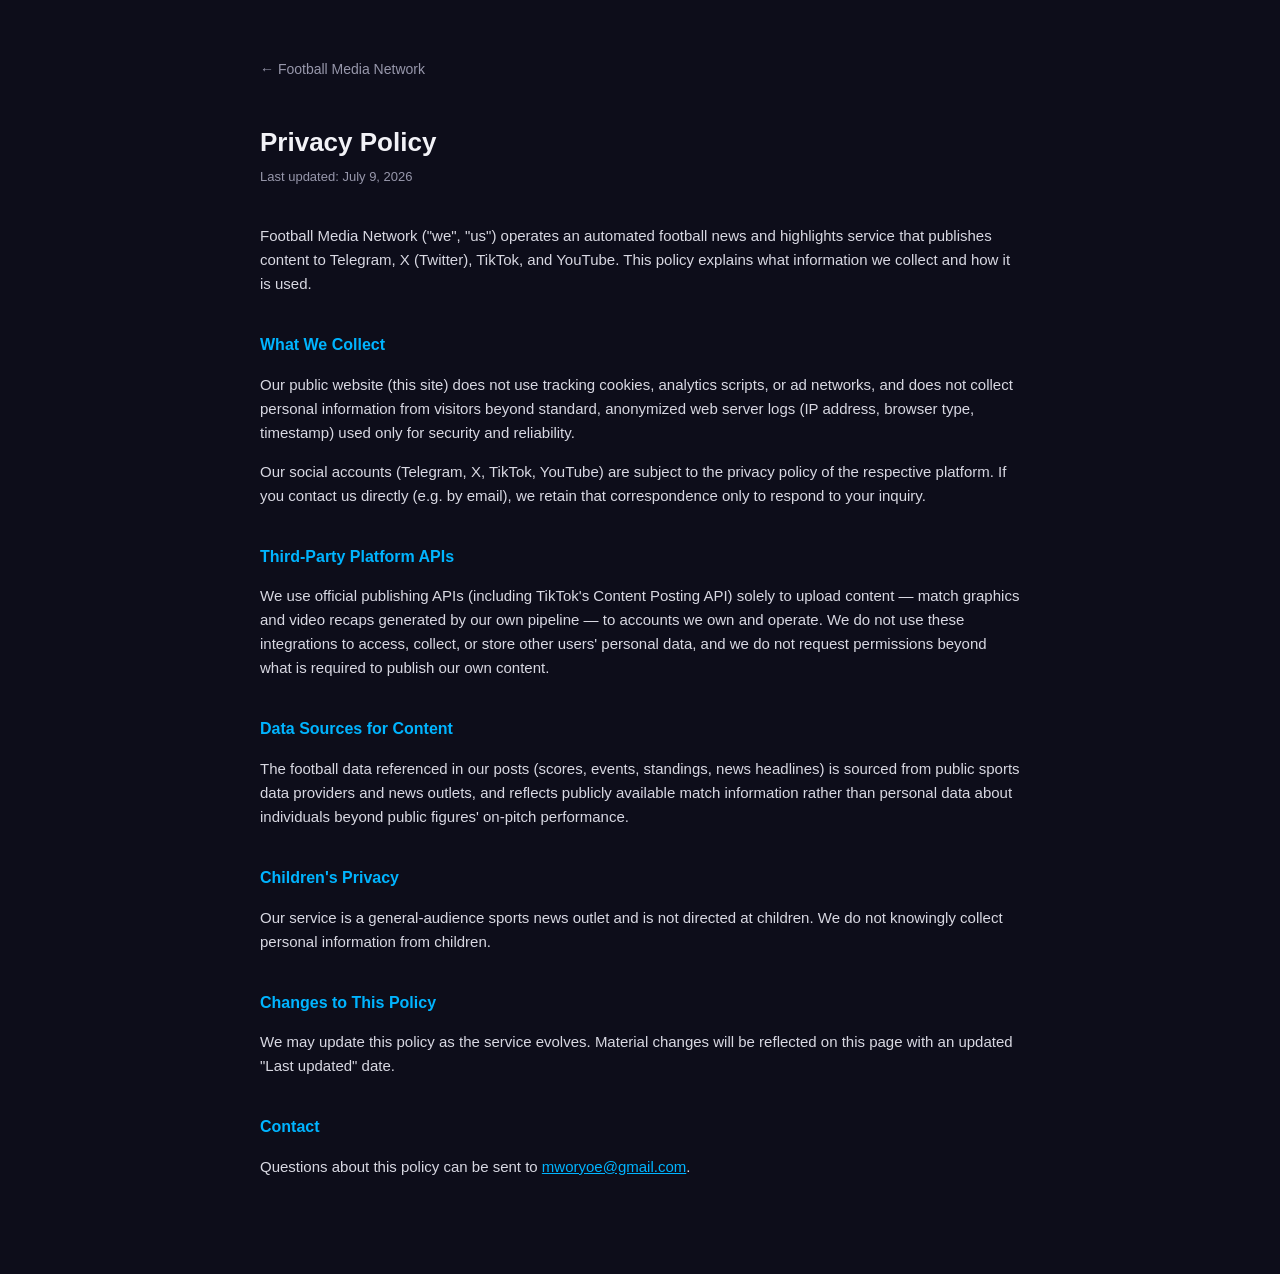
==== privacy.html @ 17557298 "Replace placeholder with real public website Landing page describing the product, sample output grap" ====
<!DOCTYPE html>
<html lang="en">
<head>
<meta charset="UTF-8">
<meta name="viewport" content="width=device-width, initial-scale=1.0">
<title>Privacy Policy — Football Media Network</title>
<style>
  :root {
    --bg: #0d0d1a; --card: #12122a; --border: #1e1e3f;
    --accent: #00b4ff; --text: #f2f2f7; --muted: #9797ab;
  }
  body { margin:0; background:var(--bg); color:var(--text); font-family:-apple-system,BlinkMacSystemFont,"Segoe UI",Arial,sans-serif; line-height:1.6; }
  a { color: var(--accent); }
  .wrap { max-width: 760px; margin: 0 auto; padding: 56px 24px 80px; }
  h1 { font-size: 26px; margin-bottom: 4px; }
  .updated { color: var(--muted); font-size: 13px; margin-bottom: 36px; }
  h2 { font-size: 16px; color: var(--accent); margin-top: 36px; }
  p, li { color: #d8d8e2; font-size: 15px; }
  .back { display:inline-block; margin-bottom: 24px; color: var(--muted); text-decoration:none; font-size: 14px; }
  .back:hover { color: var(--text); }
</style>
</head>
<body>
<div class="wrap">
  <a class="back" href="index.html">← Football Media Network</a>
  <h1>Privacy Policy</h1>
  <div class="updated">Last updated: July 9, 2026</div>

  <p>Football Media Network ("we", "us") operates an automated football news and highlights service
     that publishes content to Telegram, X (Twitter), TikTok, and YouTube. This policy explains what
     information we collect and how it is used.</p>

  <h2>What We Collect</h2>
  <p>Our public website (this site) does not use tracking cookies, analytics scripts, or ad networks,
     and does not collect personal information from visitors beyond standard, anonymized web server
     logs (IP address, browser type, timestamp) used only for security and reliability.</p>
  <p>Our social accounts (Telegram, X, TikTok, YouTube) are subject to the privacy policy of the
     respective platform. If you contact us directly (e.g. by email), we retain that correspondence
     only to respond to your inquiry.</p>

  <h2>Third-Party Platform APIs</h2>
  <p>We use official publishing APIs (including TikTok's Content Posting API) solely to upload
     content — match graphics and video recaps generated by our own pipeline — to accounts we own
     and operate. We do not use these integrations to access, collect, or store other users' personal
     data, and we do not request permissions beyond what is required to publish our own content.</p>

  <h2>Data Sources for Content</h2>
  <p>The football data referenced in our posts (scores, events, standings, news headlines) is sourced
     from public sports data providers and news outlets, and reflects publicly available match
     information rather than personal data about individuals beyond public figures' on-pitch
     performance.</p>

  <h2>Children's Privacy</h2>
  <p>Our service is a general-audience sports news outlet and is not directed at children. We do not
     knowingly collect personal information from children.</p>

  <h2>Changes to This Policy</h2>
  <p>We may update this policy as the service evolves. Material changes will be reflected on this
     page with an updated "Last updated" date.</p>

  <h2>Contact</h2>
  <p>Questions about this policy can be sent to
     <a href="mailto:mworyoe@gmail.com">mworyoe@gmail.com</a>.</p>
</div>
</body>
</html>
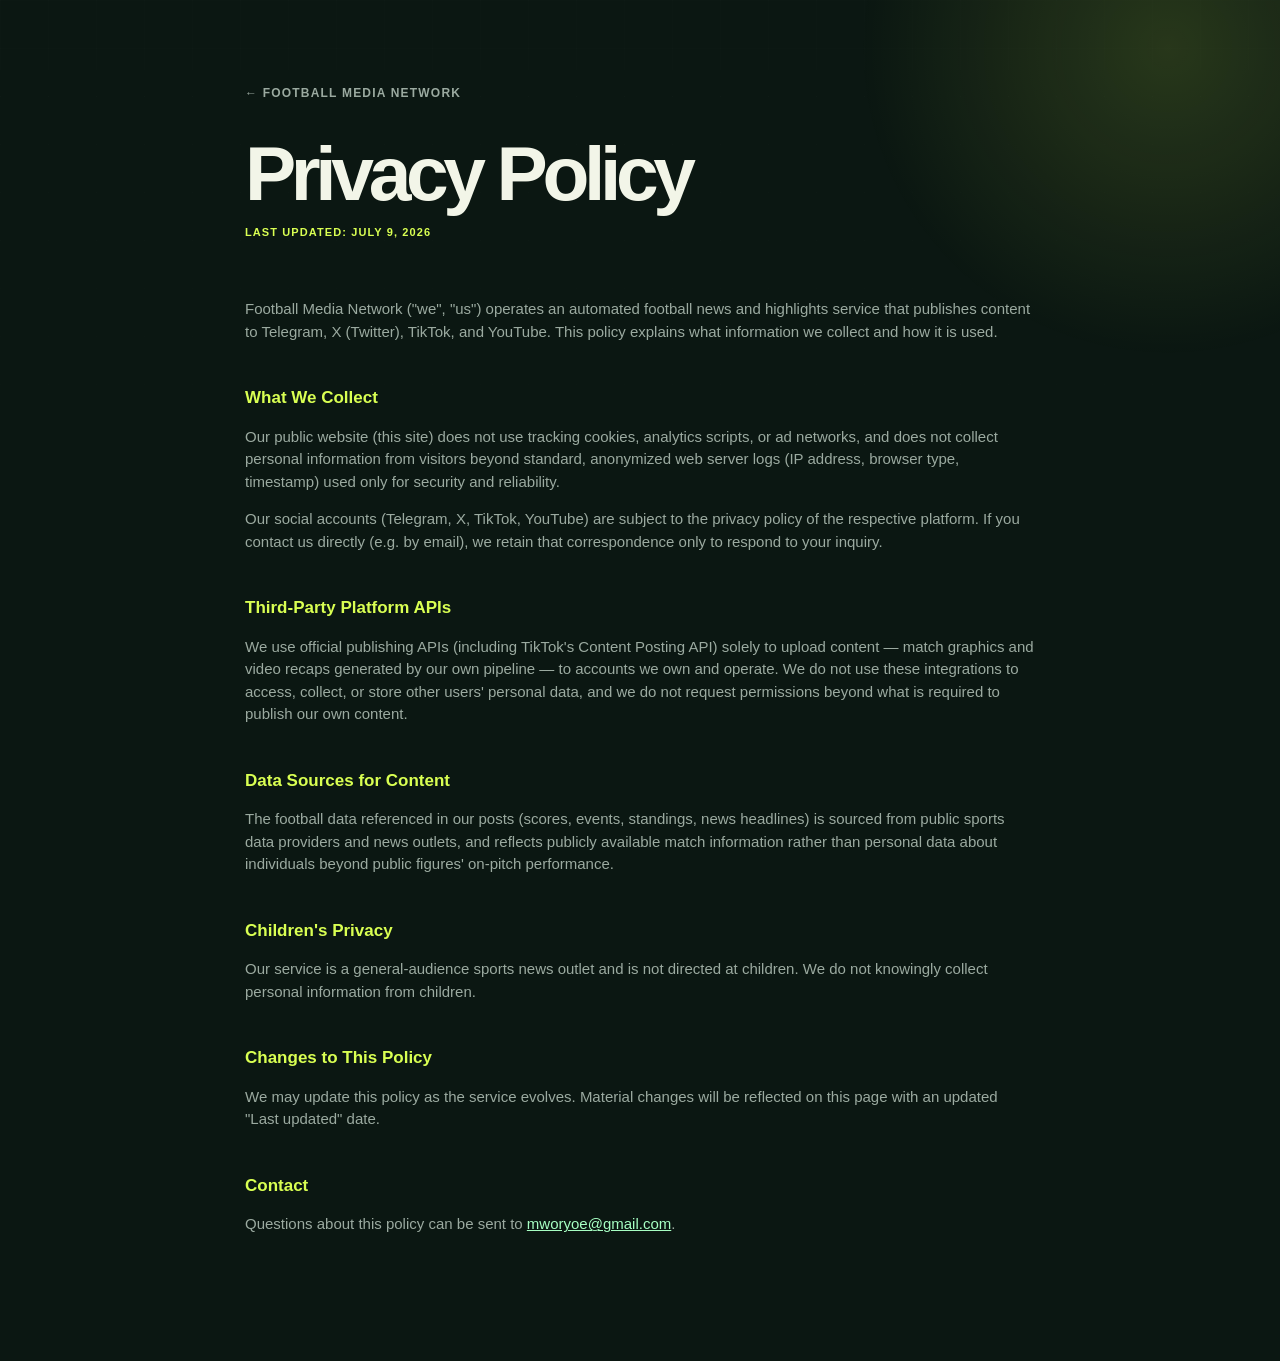
==== commit c2b26ec9: "Refresh privacy policy styling" ====
--- a/privacy.html
+++ b/privacy.html
@@ -4,25 +4,15 @@
 <meta charset="UTF-8">
 <meta name="viewport" content="width=device-width, initial-scale=1.0">
 <title>Privacy Policy — Football Media Network</title>
-<style>
-  :root {
-    --bg: #0d0d1a; --card: #12122a; --border: #1e1e3f;
-    --accent: #00b4ff; --text: #f2f2f7; --muted: #9797ab;
-  }
-  body { margin:0; background:var(--bg); color:var(--text); font-family:-apple-system,BlinkMacSystemFont,"Segoe UI",Arial,sans-serif; line-height:1.6; }
-  a { color: var(--accent); }
-  .wrap { max-width: 760px; margin: 0 auto; padding: 56px 24px 80px; }
-  h1 { font-size: 26px; margin-bottom: 4px; }
-  .updated { color: var(--muted); font-size: 13px; margin-bottom: 36px; }
-  h2 { font-size: 16px; color: var(--accent); margin-top: 36px; }
-  p, li { color: #d8d8e2; font-size: 15px; }
-  .back { display:inline-block; margin-bottom: 24px; color: var(--muted); text-decoration:none; font-size: 14px; }
-  .back:hover { color: var(--text); }
-</style>
+<!-- Same icon as the TikTok app submission and the rest of the site. -->
+<link rel="icon" href="assets/brand/favicon.ico" sizes="any">
+<link rel="icon" type="image/png" sizes="32x32" href="assets/brand/icon-32.png">
+<link rel="apple-touch-icon" sizes="180x180" href="assets/brand/icon-180.png">
+<link rel="stylesheet" href="styles.css">
 </head>
-<body>
-<div class="wrap">
-  <a class="back" href="index.html">← Football Media Network</a>
+<body class="legal-page">
+<div class="wrap legal-shell">
+  <a class="legal-back" href="index.html">← Football Media Network</a>
   <h1>Privacy Policy</h1>
   <div class="updated">Last updated: July 9, 2026</div>
 
--- a/styles.css
+++ b/styles.css
@@ -0,0 +1,226 @@
+:root {
+  --ink: #07110d;
+  --field: #0b1712;
+  --panel: #10221a;
+  --panel-strong: #162c21;
+  --line: rgba(218, 255, 82, 0.16);
+  --line-light: rgba(242, 246, 231, 0.12);
+  --lime: #d9ff52;
+  --mint: #a7ffc3;
+  --sky: #78d9ff;
+  --coral: #ff765c;
+  --cream: #f2f5e8;
+  --muted: #9baaa0;
+  --muted-dark: #6d7c73;
+  --shadow: 0 24px 80px rgba(0, 0, 0, 0.26);
+  --radius-lg: 28px;
+  --radius-md: 18px;
+  --ease: cubic-bezier(.2, .8, .2, 1);
+}
+
+* { box-sizing: border-box; }
+html { scroll-behavior: smooth; }
+body {
+  margin: 0;
+  background: var(--field);
+  color: var(--cream);
+  font-family: Inter, ui-sans-serif, -apple-system, BlinkMacSystemFont, "Segoe UI", Arial, sans-serif;
+  line-height: 1.5;
+  overflow-x: hidden;
+}
+body::before {
+  position: fixed;
+  inset: 0;
+  z-index: -2;
+  pointer-events: none;
+  content: "";
+  opacity: .48;
+  background-image: linear-gradient(rgba(255,255,255,.018) 1px, transparent 1px), linear-gradient(90deg, rgba(255,255,255,.018) 1px, transparent 1px);
+  background-size: 48px 48px;
+  mask-image: linear-gradient(to bottom, black, transparent 78%);
+}
+body::after {
+  position: fixed;
+  top: -18rem;
+  right: -14rem;
+  z-index: -1;
+  width: 42rem;
+  height: 42rem;
+  content: "";
+  pointer-events: none;
+  background: radial-gradient(circle, rgba(217,255,82,.14), transparent 65%);
+}
+::selection { color: var(--ink); background: var(--lime); }
+a { color: inherit; }
+button, a { -webkit-tap-highlight-color: transparent; }
+button { font: inherit; }
+.wrap { width: min(1180px, calc(100% - 48px)); margin: 0 auto; }
+
+.site-header {
+  position: sticky;
+  top: 0;
+  z-index: 20;
+  border-bottom: 1px solid var(--line-light);
+  background: rgba(7, 17, 13, .86);
+  backdrop-filter: blur(20px);
+}
+.topbar { display: flex; align-items: center; justify-content: space-between; min-height: 78px; gap: 28px; }
+.brand { display: inline-flex; align-items: center; gap: 12px; color: var(--cream); text-decoration: none; font-size: 12px; font-weight: 900; letter-spacing: .13em; white-space: nowrap; }
+.brand .mark { display: block; width: 38px; height: 38px; padding: 3px; object-fit: contain; border-radius: 11px; background: #fff; }
+.topnav { display: flex; align-items: center; gap: 25px; }
+.topnav a { position: relative; color: var(--muted); text-decoration: none; font-size: 12px; font-weight: 800; letter-spacing: .08em; text-transform: uppercase; transition: color .25s ease; }
+.topnav a::after { position: absolute; right: 0; bottom: -9px; left: 0; height: 2px; content: ""; transform: scaleX(0); transform-origin: right; background: var(--lime); transition: transform .25s var(--ease); }
+.topnav a:hover, .topnav a:focus-visible { color: var(--cream); }
+.topnav a:hover::after, .topnav a:focus-visible::after { transform: scaleX(1); transform-origin: left; }
+.menu-toggle { display: none; border: 1px solid var(--line-light); border-radius: 999px; background: transparent; color: var(--cream); padding: 9px 13px; cursor: pointer; }
+.menu-toggle span { display: block; width: 17px; height: 2px; margin: 3px 0; background: var(--cream); transition: transform .25s ease; }
+.site-header.nav-open .menu-toggle span:first-child { transform: translateY(5px) rotate(45deg); }
+.site-header.nav-open .menu-toggle span:nth-child(2) { opacity: 0; }
+.site-header.nav-open .menu-toggle span:last-child { transform: translateY(-5px) rotate(-45deg); }
+.stripe { display: grid; grid-template-columns: 1.6fr 1fr .7fr; height: 4px; }
+.stripe .g { background: var(--lime); }
+.stripe .k { background: var(--ink); }
+.stripe .r { background: var(--coral); }
+
+.hero { position: relative; padding: 70px 0 38px; }
+.hero-grid { display: grid; grid-template-columns: minmax(0, 1.05fr) minmax(370px, .95fr); align-items: center; gap: 72px; }
+.eyebrow, .section-kicker { display: inline-flex; align-items: center; gap: 10px; color: var(--lime); font-size: 11px; font-weight: 900; letter-spacing: .16em; text-transform: uppercase; }
+.eyebrow::before, .section-kicker::before { width: 22px; height: 2px; content: ""; background: currentColor; }
+.hero h1 { max-width: 730px; margin: 20px 0 20px; color: var(--cream); font-size: clamp(3.6rem, 7vw, 6.7rem); font-weight: 900; line-height: .91; letter-spacing: -.075em; }
+.hero h1 .hl { display: block; color: var(--lime); }
+.hero-copy { max-width: 570px; margin: 0; color: var(--muted); font-size: 16px; }
+.hero-actions { display: flex; align-items: center; gap: 12px; margin-top: 31px; flex-wrap: wrap; }
+.button { display: inline-flex; align-items: center; justify-content: center; gap: 10px; min-height: 48px; padding: 0 18px; border: 1px solid transparent; border-radius: 999px; cursor: pointer; text-decoration: none; font-size: 12px; font-weight: 900; letter-spacing: .08em; text-transform: uppercase; transition: transform .25s var(--ease), background .25s ease, color .25s ease, border-color .25s ease, box-shadow .25s ease; }
+.button:hover, .button:focus-visible { transform: translateY(-3px); }
+.button-primary { background: var(--lime); color: var(--ink); box-shadow: 0 10px 30px rgba(217, 255, 82, .15); }
+.button-primary:hover, .button-primary:focus-visible { background: #edff9b; box-shadow: 0 14px 38px rgba(217, 255, 82, .22); }
+.button-ghost { border-color: var(--line-light); background: rgba(255,255,255,.025); color: var(--cream); }
+.button-ghost:hover, .button-ghost:focus-visible { border-color: var(--lime); background: rgba(217,255,82,.08); }
+.button .arrow { font-size: 18px; line-height: 0; }
+
+.match-card { position: relative; min-height: 440px; overflow: hidden; padding: 24px; border: 1px solid var(--line); border-radius: var(--radius-lg); background: linear-gradient(145deg, rgba(30, 62, 44, .96), rgba(10, 24, 17, .98)); box-shadow: var(--shadow); isolation: isolate; }
+.match-card::before { position: absolute; inset: 0; z-index: -1; content: ""; opacity: .5; background-image: linear-gradient(rgba(167,255,195,.08) 1px, transparent 1px), linear-gradient(90deg, rgba(167,255,195,.08) 1px, transparent 1px); background-size: 34px 34px; transform: perspective(480px) rotateX(55deg) scale(1.6) translateY(24%); transform-origin: center bottom; }
+.match-card::after { position: absolute; top: 28%; left: 42%; z-index: -1; width: 20rem; height: 20rem; border: 1px solid rgba(167,255,195,.13); border-radius: 50%; content: ""; box-shadow: 0 0 0 56px rgba(167,255,195,.035), 0 0 0 112px rgba(167,255,195,.025); }
+.match-top { display: flex; align-items: center; justify-content: space-between; padding-bottom: 22px; border-bottom: 1px solid var(--line-light); }
+.live-label { display: inline-flex; align-items: center; gap: 8px; color: var(--mint); font-size: 10px; font-weight: 900; letter-spacing: .14em; text-transform: uppercase; }
+.live-label::before { width: 7px; height: 7px; border-radius: 50%; content: ""; background: var(--coral); box-shadow: 0 0 0 5px rgba(255,118,92,.12); animation: pulse 1.7s infinite; }
+.match-top small { color: var(--muted); font-size: 11px; font-weight: 800; }
+.match-tabs { display: flex; gap: 7px; margin: 22px 0 28px; }
+.match-tab, .filter-button { border: 1px solid var(--line-light); border-radius: 999px; background: transparent; color: var(--muted); padding: 8px 12px; cursor: pointer; font-size: 10px; font-weight: 900; letter-spacing: .08em; text-transform: uppercase; transition: all .2s ease; }
+.match-tab:hover, .match-tab:focus-visible, .match-tab.is-active, .filter-button:hover, .filter-button:focus-visible, .filter-button.is-active { border-color: var(--lime); background: var(--lime); color: var(--ink); }
+.fixture { display: grid; grid-template-columns: 1fr auto 1fr; align-items: center; gap: 14px; }
+.team { display: grid; gap: 8px; color: var(--cream); font-size: 14px; font-weight: 900; }
+.team:last-child { text-align: right; }
+.team-badge { display: grid; place-items: center; width: 44px; height: 44px; border: 1px solid rgba(167,255,195,.32); border-radius: 50%; background: rgba(167,255,195,.1); color: var(--mint); font-size: 12px; font-weight: 900; }
+.team:last-child .team-badge { justify-self: end; }
+.score { color: var(--lime); font-size: 42px; font-weight: 900; line-height: 1; letter-spacing: -.08em; }
+.score small { display: block; margin-top: 8px; color: var(--muted); font-size: 9px; letter-spacing: .12em; text-align: center; text-transform: uppercase; }
+.match-events { display: grid; gap: 12px; margin-top: 35px; padding-top: 20px; border-top: 1px solid var(--line-light); }
+.match-event { display: flex; align-items: center; justify-content: space-between; gap: 12px; color: var(--muted); font-size: 11px; }
+.match-event b { color: var(--cream); font-weight: 800; }
+.event-time { color: var(--lime); font-variant-numeric: tabular-nums; }
+.match-status { margin-top: 20px; color: var(--mint); font-size: 11px; }
+
+.stat-bar { display: grid; grid-template-columns: repeat(4, 1fr); margin-top: 64px; border-top: 1px solid var(--line-light); border-bottom: 1px solid var(--line-light); }
+.stat { padding: 19px 18px; border-right: 1px solid var(--line-light); }
+.stat:last-child { border-right: 0; }
+.stat strong { display: block; color: var(--lime); font-size: 25px; font-weight: 900; letter-spacing: -.05em; }
+.stat span { display: block; margin-top: 3px; color: var(--muted-dark); font-size: 10px; font-weight: 900; letter-spacing: .1em; text-transform: uppercase; }
+
+section { padding: 105px 0; }
+section.alt { background: rgba(16, 34, 26, .72); border-top: 1px solid var(--line-light); border-bottom: 1px solid var(--line-light); }
+.section-heading { display: flex; align-items: end; justify-content: space-between; gap: 28px; margin-bottom: 34px; }
+.section-title { max-width: 640px; margin: 14px 0 0; color: var(--cream); font-size: clamp(2rem, 4vw, 3.5rem); font-weight: 900; line-height: .98; letter-spacing: -.06em; }
+.section-title .accent { color: var(--lime); }
+.section-intro { max-width: 330px; margin: 0; color: var(--muted); font-size: 14px; }
+.grid3 { display: grid; grid-template-columns: repeat(3, 1fr); gap: 14px; }
+.feature { position: relative; min-height: 255px; padding: 25px; overflow: hidden; border: 1px solid var(--line-light); border-radius: var(--radius-md); background: linear-gradient(145deg, rgba(255,255,255,.045), rgba(255,255,255,.012)); transition: transform .35s var(--ease), border-color .35s ease, background .35s ease; }
+.feature::after { position: absolute; right: -35px; bottom: -48px; width: 130px; height: 130px; border: 1px solid rgba(217,255,82,.13); border-radius: 50%; content: ""; transition: transform .35s ease; }
+.feature:hover, .feature:focus-within { transform: translateY(-7px); border-color: rgba(217,255,82,.45); background: linear-gradient(145deg, rgba(217,255,82,.11), rgba(255,255,255,.025)); }
+.feature:hover::after { transform: scale(1.3); }
+.feature .ico { display: grid; place-items: center; width: 44px; height: 44px; margin-bottom: 30px; border: 1px solid var(--line); border-radius: 13px; background: rgba(217,255,82,.08); font-size: 20px; }
+.feature h3 { max-width: 220px; margin: 0 0 10px; color: var(--cream); font-size: 17px; line-height: 1.08; }
+.feature p { margin: 0; color: var(--muted); font-size: 13px; }
+.feature .feature-number { position: absolute; top: 27px; right: 25px; color: var(--muted-dark); font-size: 10px; font-weight: 900; letter-spacing: .12em; }
+
+.gallery-toolbar { display: flex; align-items: center; justify-content: space-between; gap: 18px; margin-bottom: 25px; }
+.filters { display: flex; gap: 7px; flex-wrap: wrap; }
+.gallery-count { color: var(--muted-dark); font-size: 11px; font-weight: 900; letter-spacing: .08em; text-transform: uppercase; }
+.gallery { display: grid; grid-template-columns: repeat(3, 1fr); gap: 18px; }
+.gallery figure { margin: 0; transition: opacity .3s ease, transform .3s var(--ease); }
+.gallery figure.is-hidden { display: none; }
+.gallery img { display: block; width: 100%; aspect-ratio: 4 / 4.7; object-fit: cover; border: 1px solid var(--line-light); border-radius: var(--radius-md); transition: transform .45s var(--ease), border-color .3s ease, filter .3s ease; }
+.gallery figure:hover img { transform: translateY(-7px) scale(1.015); border-color: var(--lime); filter: saturate(1.1); }
+.gallery figcaption { display: flex; align-items: center; justify-content: space-between; gap: 10px; padding: 13px 2px 0; color: var(--cream); font-size: 12px; font-weight: 900; letter-spacing: .03em; }
+.gallery figcaption::after { color: var(--lime); content: "↗"; font-size: 17px; }
+
+.platforms { display: grid; grid-template-columns: repeat(4, 1fr); gap: 10px; }
+.platform { display: flex; align-items: center; justify-content: space-between; min-height: 72px; padding: 18px; border: 1px solid var(--line-light); border-radius: var(--radius-md); background: rgba(255,255,255,.025); color: var(--cream); text-decoration: none; font-size: 12px; font-weight: 900; transition: transform .3s var(--ease), border-color .3s ease, background .3s ease; }
+.platform:hover, .platform:focus-visible { transform: translateY(-5px); border-color: var(--lime); background: rgba(217,255,82,.09); }
+.platform .platform-icon { display: grid; place-items: center; width: 28px; height: 28px; border-radius: 50%; background: var(--lime); color: var(--ink); font-size: 12px; }
+.platform .dot { width: 7px; height: 7px; margin-left: auto; border-radius: 50%; background: var(--lime); box-shadow: 0 0 0 5px rgba(217,255,82,.1); }
+
+.contact-panel { display: grid; grid-template-columns: 1fr auto; align-items: center; gap: 30px; padding: 48px; border: 1px solid var(--line); border-radius: var(--radius-lg); background: linear-gradient(105deg, rgba(217,255,82,.12), rgba(255,255,255,.025)); }
+.contact-panel .section-title { margin-bottom: 13px; }
+.contact-panel p { max-width: 520px; margin: 0; color: var(--muted); font-size: 14px; }
+.contact-panel .button { white-space: nowrap; }
+
+footer { padding: 28px 0 34px; border-top: 1px solid var(--line-light); color: var(--muted-dark); font-size: 11px; }
+.footer-content { display: flex; align-items: center; justify-content: space-between; gap: 20px; }
+footer a { color: var(--muted); text-decoration: none; transition: color .2s ease; }
+footer a:hover, footer a:focus-visible { color: var(--lime); }
+.footer-links { display: flex; gap: 18px; }
+.back-to-top { position: fixed; right: 24px; bottom: 24px; z-index: 10; display: grid; place-items: center; width: 42px; height: 42px; border: 1px solid var(--line); border-radius: 50%; background: rgba(7,17,13,.85); color: var(--lime); cursor: pointer; opacity: 0; transform: translateY(15px); pointer-events: none; transition: opacity .25s ease, transform .25s ease, background .25s ease; }
+.back-to-top.is-visible { opacity: 1; transform: translateY(0); pointer-events: auto; }
+.back-to-top:hover { background: var(--lime); color: var(--ink); }
+
+.legal-page { min-height: 100vh; }
+.legal-shell { max-width: 790px; padding: 80px 0 110px; }
+.legal-back { display: inline-flex; align-items: center; gap: 8px; margin-bottom: 35px; color: var(--muted); font-size: 12px; font-weight: 900; letter-spacing: .1em; text-decoration: none; text-transform: uppercase; }
+.legal-back:hover { color: var(--lime); }
+.legal-page h1 { margin: 0; color: var(--cream); font-size: clamp(2.7rem, 6vw, 5.2rem); line-height: .95; letter-spacing: -.07em; }
+.legal-page .updated { margin: 14px 0 58px; color: var(--lime); font-size: 11px; font-weight: 900; letter-spacing: .1em; text-transform: uppercase; }
+.legal-page h2 { margin: 42px 0 10px; color: var(--lime); font-size: 17px; }
+.legal-page p, .legal-page li { color: var(--muted); font-size: 15px; }
+.legal-page a:not(.legal-back) { color: var(--mint); }
+
+@keyframes pulse { 0%, 100% { opacity: 1; transform: scale(1); } 50% { opacity: .55; transform: scale(.75); } }
+@media (max-width: 900px) {
+  .hero-grid { grid-template-columns: 1fr; gap: 45px; }
+  .match-card { max-width: 620px; }
+  .grid3 { grid-template-columns: repeat(2, 1fr); }
+}
+@media (max-width: 720px) {
+  .wrap { width: min(100% - 32px, 560px); }
+  .topbar { min-height: 68px; }
+  .brand { font-size: 10px; letter-spacing: .1em; }
+  .brand .mark { width: 34px; height: 34px; }
+  .menu-toggle { display: block; }
+  .topnav { position: absolute; top: 68px; right: 16px; left: 16px; display: grid; gap: 0; padding: 8px; border: 1px solid var(--line-light); border-radius: 16px; background: rgba(7,17,13,.97); opacity: 0; transform: translateY(-8px); pointer-events: none; transition: opacity .2s ease, transform .2s ease; }
+  .site-header.nav-open .topnav { opacity: 1; transform: translateY(0); pointer-events: auto; }
+  .topnav a { padding: 13px 12px; }
+  .topnav a::after { display: none; }
+  .hero { padding-top: 54px; }
+  .hero h1 { font-size: clamp(3.4rem, 16vw, 5.4rem); }
+  .hero-copy { font-size: 14px; }
+  .match-card { min-height: 405px; padding: 20px; }
+  .stat-bar { grid-template-columns: repeat(2, 1fr); margin-top: 45px; }
+  .stat:nth-child(2) { border-right: 0; }
+  .stat:nth-child(-n+2) { border-bottom: 1px solid var(--line-light); }
+  section { padding: 75px 0; }
+  .section-heading { display: block; }
+  .section-intro { margin-top: 18px; }
+  .grid3, .gallery { grid-template-columns: 1fr; }
+  .feature { min-height: auto; }
+  .gallery-toolbar { display: block; }
+  .gallery-count { margin-top: 14px; }
+  .platforms { grid-template-columns: repeat(2, 1fr); }
+  .contact-panel { display: block; padding: 30px 24px; }
+  .contact-panel .button { margin-top: 25px; }
+  .footer-content { display: block; }
+  .footer-links { margin-top: 13px; }
+  .legal-shell { padding: 55px 0 80px; }
+}
+@media (prefers-reduced-motion: reduce) {
+  *, *::before, *::after { scroll-behavior: auto !important; animation-duration: .01ms !important; transition-duration: .01ms !important; }
+}
